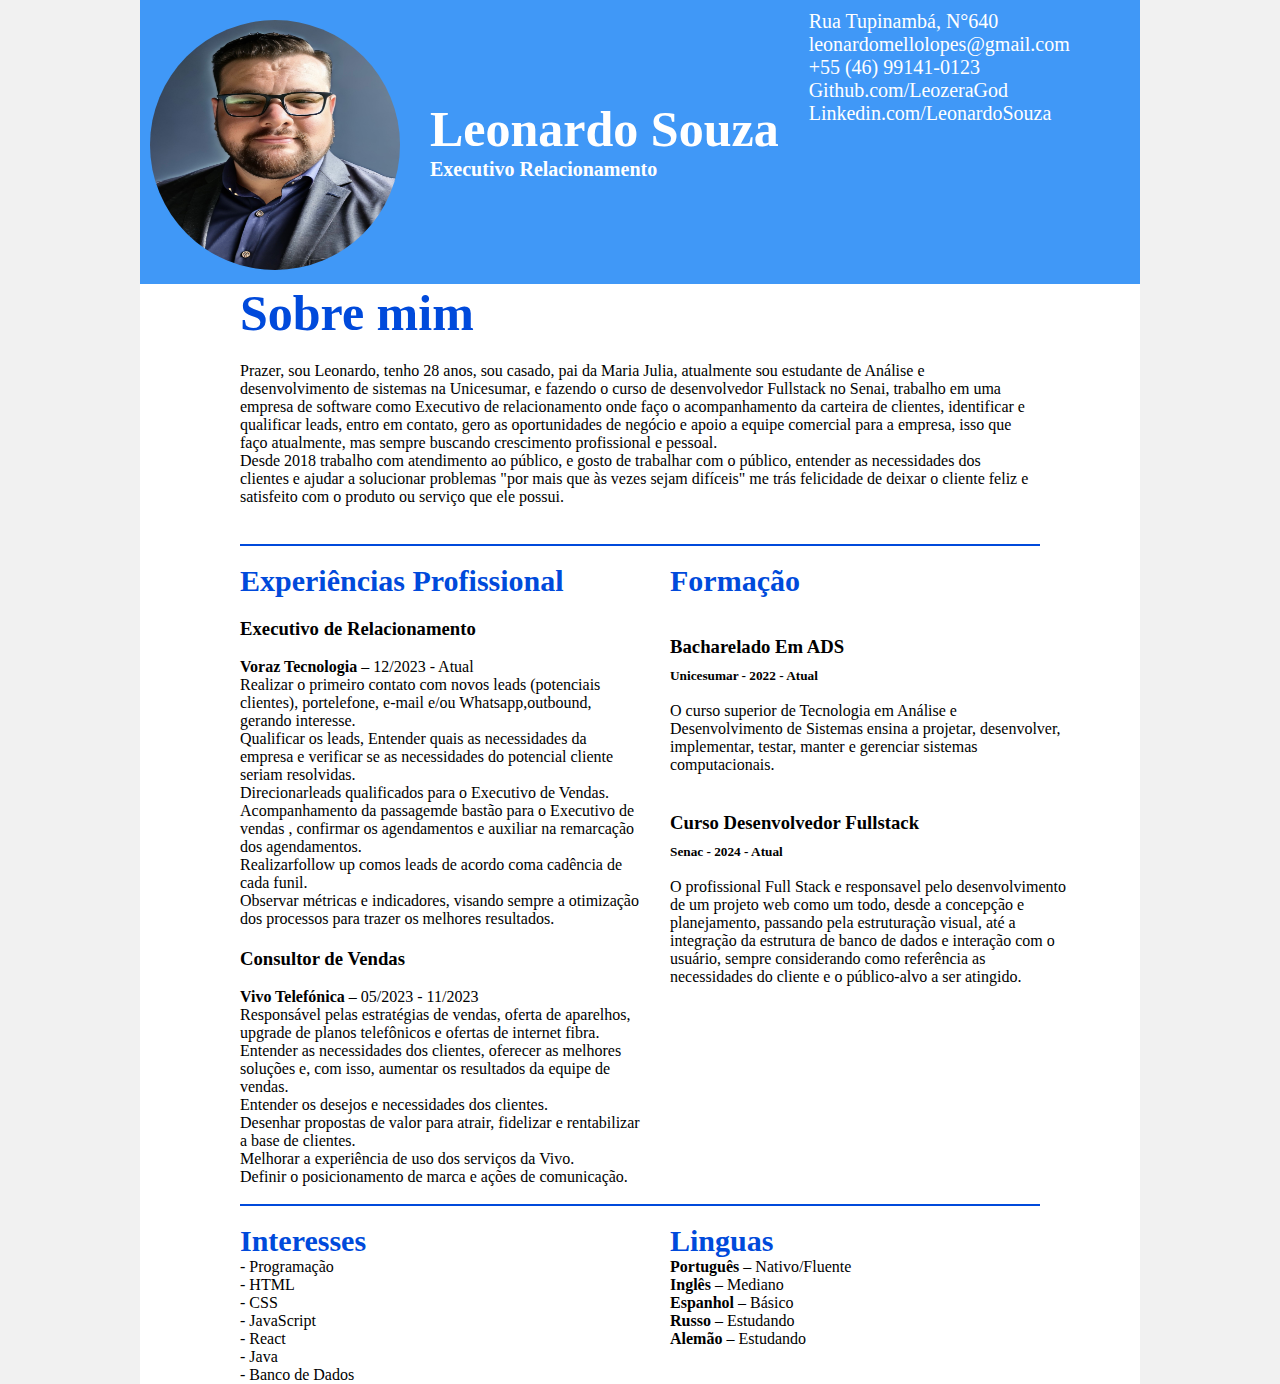
==== teste.html @ 1e39af3f "Segura na mão de Deus e vai 3.0" ====
<!DOCTYPE html>
<html lang="pt.br">

<head>
    <meta charset="UTF-8">
    <meta name="viewport" content="width=device-width, initial-scale=1.0">
    <link rel="preconnect" href="https://fonts.googleapis.com">
    <link rel="preconnect" href="https://fonts.gstatic.com" crossorigin>
    <link
        href="https://fonts.googleapis.com/css2?family=Inter:ital,opsz,wght@0,14..32,100..900;1,14..32,100..900&display=swap"
        rel="stylesheet">
    <link rel="stylesheet" href="./styles.css">

    <title>Curriculum - Leonardo Souza</title>
</head>

<body>

    <div id="header">
        <div id="foto">
            <img src="./thumbnail_image0.jpg" alt="foto leozera">

        </div>

        <div id="nome">
            <h1>Leonardo Souza</h1>
            <h4>Executivo Relacionamento</h4>

        </div>


        <div id="dados">
            <p>Rua Tupinambá, N°640</p>
            <p><a href="mailto:leonardomellolopes@gmail.com" target="_blank">leonardomellolopes@gmail.com</a></p>
            <p><a href="https://wa.me/5546991410123" target="_blank">+55 (46) 99141-0123</a></p>
            <p><a href="https://github.com/LeozeraGod" target="_blank">Github.com/LeozeraGod</a></p>
            <p><a href="https://www.linkedin.com/in/leonardo-souza-executivo-relacionamento?utm_source=share&utm_campaign=share_via&utm_content=profile&utm_medium=ios_app" 
                target="_blank">Linkedin.com/LeonardoSouza</a></p>

        </div>

    </div>

    <div id="conteudo">
        <div id="sobre-mim">
            <h2>Sobre mim</h2>
            <p>Prazer,  sou Leonardo, tenho 28 anos, sou casado, pai da Maria Julia, atualmente sou
                estudante de Análise e desenvolvimento de sistemas na Unicesumar, e fazendo o curso de desenvolvedor Fullstack no Senai, trabalho em uma
                empresa de software como Executivo de relacionamento onde faço o acompanhamento da
                carteira de clientes, identificar e qualificar leads, entro em contato, gero as oportunidades de
                negócio e apoio a equipe comercial para a empresa, isso que faço atualmente, mas sempre
                buscando crescimento profissional e pessoal.</p>
                <p>
                    Desde 2018 trabalho com atendimento ao público, e gosto de trabalhar com o público,
                    entender as necessidades dos clientes e ajudar a solucionar problemas "por mais que às
                    vezes sejam difíceis" me trás felicidade de deixar o cliente feliz e satisfeito com o produto ou serviço que ele possui.
                </p>
        </div>

            <br>
        <hr style="border: 1px solid #004ADB;">
        <br>
        <div class="container">

            <div>
                <div id="experiencias">
                    <h1>Experiências Profissional</h1>
                    <h3>Executivo de Relacionamento</h3>
                    <br>
                    <p><strong>Voraz Tecnologia</strong> – 12/2023 - Atual </p>
                    <p>
                        <ul>
                            <li>Realizar o primeiro contato com novos leads (potenciais clientes), portelefone, e-mail e/ou
                                Whatsapp,outbound, gerando interesse.</li>
                            <li>Qualificar os leads, Entender quais as necessidades da empresa e verificar se as necessidades
                                do potencial cliente seriam resolvidas.</li>
                            <li>Direcionarleads qualificados para o Executivo de Vendas.</li>
                            <li>Acompanhamento da passagemde bastão para o Executivo de vendas , confirmar os
                                agendamentos e auxiliar na remarcação dos agendamentos.</li>
                            <li>Realizarfollow up comos leads de acordo coma cadência de cada funil.</li>
                            <li>Observar métricas e indicadores, visando sempre a otimização dos processos para trazer 
                                os melhores resultados.</li>
                        </ul></p>

                    <h3>Consultor de Vendas</h3>
                    <br>
                    <p><strong>Vivo Telefónica</strong> – 05/2023 - 11/2023</p>
                    <p>
                        <ul>
                            <li>Responsável pelas estratégias de vendas, oferta de aparelhos, upgrade de planos telefônicos e ofertas de internet fibra.</li>
                            <li>Entender as necessidades dos clientes, oferecer as melhores soluções e, com isso, aumentar os resultados da equipe de vendas.</li>
                            <li>Entender os desejos e necessidades dos clientes.</li>
                            <li>Desenhar propostas de valor para atrair, fidelizar e rentabilizar a base de clientes.</li>
                            <li>Melhorar a experiência de uso dos serviços da Vivo.</li>
                            <li>Definir o posicionamento de marca e ações de comunicação.</li>
                         </ul>
                    </p>
                </div>
            </div>
            <div>
                <div id="formacao">
                    <h1>Formação</h1><br>
                    <h3>Bacharelado Em ADS</h3>
                    <h5>Unicesumar - 2022 - Atual</h5><br>
                    <P>O curso superior de Tecnologia em Análise e Desenvolvimento de Sistemas ensina a projetar, 
                        desenvolver, implementar, testar, manter e gerenciar sistemas computacionais.<br><br>

                    <h3>Curso Desenvolvedor Fullstack</h3>
                    <h5>Senac - 2024 - Atual</h5><br>
                    <P>O profissional Full Stack e responsavel pelo desenvolvimento de um projeto web como um todo, desde a
                        concepção e planejamento, passando pela estruturação visual, até a integração da estrutura de banco de
                        dados e interação com o usuário, sempre considerando como referência as necessidades do cliente e o
                        público-alvo a ser atingido.<br>
                </div>
            </div>
        </div>
        <br>
        <hr style="border: 1px solid #004ADB;">
        <br>
        <div class="container">
            <div id="interesses">
                <h1>Interesses</h1>
                    <li>- Programação</li>
                    <li>- HTML</li>
                    <li>- CSS</li>
                    <li>- JavaScript</li>
                    <li>- React</li>
                    <li>- Java</li>
                    <li>- Banco de Dados</li>
            </div>
            <div id="linguas">
                <h1>Linguas</h1>
                <li><strong>Português</strong> – Nativo/Fluente</li>
                <li><strong>Inglês</strong> – Mediano</li>
                <li><strong>Espanhol</strong> – Básico</li>
                <li><strong>Russo</strong> – Estudando</li>
                <li><strong>Alemão</strong> – Estudando</li>

            </div>
        </div>
    </div>
    </div>
</body>

</html>
---- styles.css ----
*,
*::before,
*::after {
    box-sizing: border-box;
}

* {
    margin: 0;
    padding: 0;
}

body,
h1,
h2,
h3,
h4,
p,
figure,
blockquote,
dl,
dd {
    margin-block-end: 0;
}

body {
    
    background-color: #f1f1f1;
    font-family: "inter" Arial, Helvetica, sans-serif;
    width: 1000px;
    height: 300px;
    padding: 0px;
    margin: auto;
    max-width: 1000px;
 }
#header {
    display: flex;
    gap: 20px;
    background-color: #4098f7;
    padding: 10px;
    padding: 10px;
    border: 5px ;
    margin: auto;

    
}
#nome  h1 { 
    font-size: 50px;
    font: bold;
    color: white;
    margin-top: 50px;
    padding-top: 30px;
    
}
#nome h4 {
    font-size: 20px;
    font: bold;
    color: white;
}

#dados p {
    font-size: 20px;
    font: bold;  
    color: white;
    
    

}
#dados a {
    color: white;
    text-decoration: none;
    
    
    &:hover {
        color: black;
    }

}
#foto img {
    width: 250px;
    height: 250px;
    border-radius: 300px;
    margin-top: 10px;
    align-items: center;

} 
 
#conteudo {
    padding: 0 100px;
    background-color: white;
    height: auto;
    
}

.container {
    display: grid;
    grid-template-columns: 50% 50%;
    gap: 30px;

}
#experiencias h3,
#formacao h3 {
    padding-top: 20px;
    font: bold;
    
}
li {
    list-style: none;
}
#experiencias h5, 
#formacao h5{
    padding-top: 10px;
}

#sobre-mim {
    margin:0px 10px 20px 0px;
}
#sobre-mim h2 {

   font-size: 50px;
   color: #004ADB;
    margin: 0px 0px 20px 0;
}
#endereco {
    text-align: right;
    padding: 10px;
    margin-top: 20px;
    
}
#nome {
    padding: 10px;
}
#experiencias h1,
#formacao h1,
#interesses h1,
#linguas h1
 {
    font-size: 30px;
    font: bold;
    color: #004ADB;
}

@media (max-width: 768px) {
    body {
        padding: 0 20px; 
    }

    #nome h1 {
        font-size: 35px; 
    }

    #foto img {
        width: 150px;
        height: 150px; 
    }
    #header {
        justify-content: space-around;
        text-align: center;
    }

    .container {
        grid-template-columns: 1fr; 
    }

    #sobre-mim h2 {
        font-size: 40px; 
    }

    #experiencias h1,
    #formacao h1,
    #interesses h1,
    #linguas h1 {
        font-size: 25px; 
    }
    #linguas, 
    #interesses {
        display: grid;
    }
}
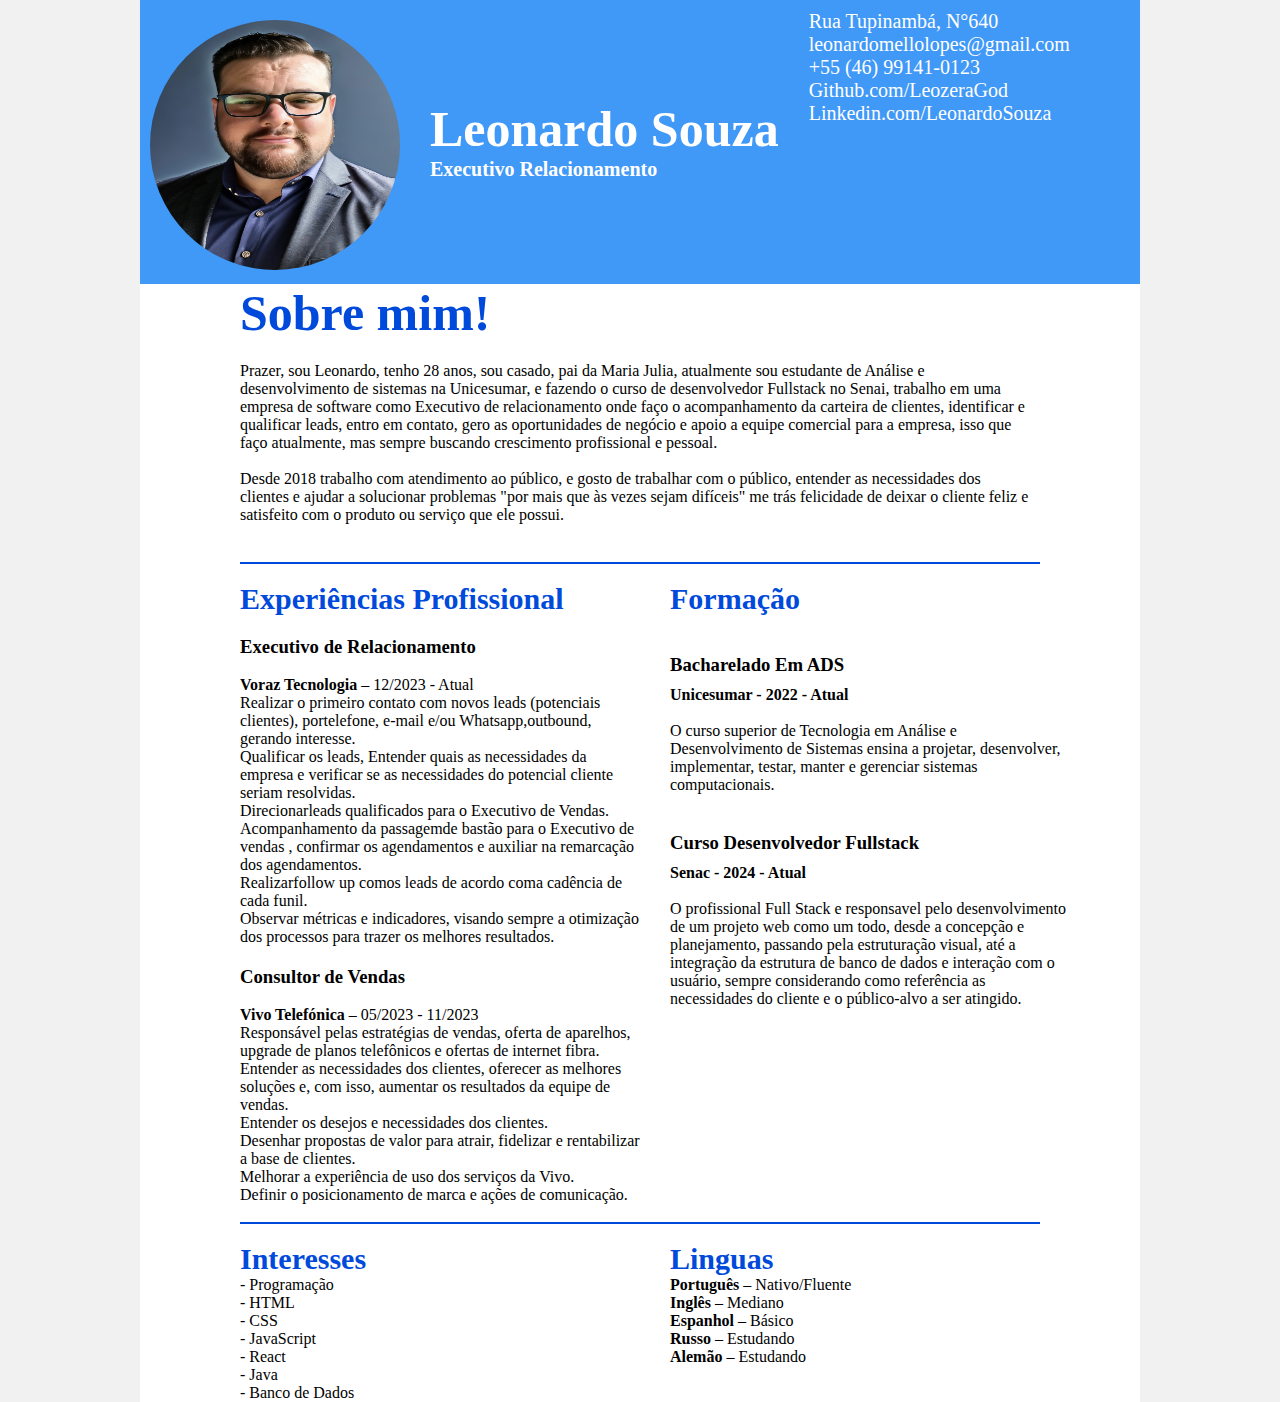
==== commit c667b664: "Novas alterações" ====
--- a/teste.html
+++ b/teste.html
@@ -43,18 +43,17 @@
 
     <div id="conteudo">
         <div id="sobre-mim">
-            <h2>Sobre mim</h2>
+            <h2>Sobre mim!</h2>
             <p>Prazer,  sou Leonardo, tenho 28 anos, sou casado, pai da Maria Julia, atualmente sou
                 estudante de Análise e desenvolvimento de sistemas na Unicesumar, e fazendo o curso de desenvolvedor Fullstack no Senai, trabalho em uma
                 empresa de software como Executivo de relacionamento onde faço o acompanhamento da
                 carteira de clientes, identificar e qualificar leads, entro em contato, gero as oportunidades de
                 negócio e apoio a equipe comercial para a empresa, isso que faço atualmente, mas sempre
                 buscando crescimento profissional e pessoal.</p>
-                <p>
-                    Desde 2018 trabalho com atendimento ao público, e gosto de trabalhar com o público,
+                <br>
+                <p>Desde 2018 trabalho com atendimento ao público, e gosto de trabalhar com o público,
                     entender as necessidades dos clientes e ajudar a solucionar problemas "por mais que às
-                    vezes sejam difíceis" me trás felicidade de deixar o cliente feliz e satisfeito com o produto ou serviço que ele possui.
-                </p>
+                    vezes sejam difíceis" me trás felicidade de deixar o cliente feliz e satisfeito com o produto ou serviço que ele possui.</p>
         </div>
 
             <br>
@@ -101,12 +100,12 @@
                 <div id="formacao">
                     <h1>Formação</h1><br>
                     <h3>Bacharelado Em ADS</h3>
-                    <h5>Unicesumar - 2022 - Atual</h5><br>
+                    <h4>Unicesumar - 2022 - Atual</h4><br>
                     <P>O curso superior de Tecnologia em Análise e Desenvolvimento de Sistemas ensina a projetar, 
                         desenvolver, implementar, testar, manter e gerenciar sistemas computacionais.<br><br>
 
                     <h3>Curso Desenvolvedor Fullstack</h3>
-                    <h5>Senac - 2024 - Atual</h5><br>
+                    <h4>Senac - 2024 - Atual</h4><br>
                     <P>O profissional Full Stack e responsavel pelo desenvolvimento de um projeto web como um todo, desde a
                         concepção e planejamento, passando pela estruturação visual, até a integração da estrutura de banco de
                         dados e interação com o usuário, sempre considerando como referência as necessidades do cliente e o
--- a/styles.css
+++ b/styles.css
@@ -106,8 +106,8 @@
 li {
     list-style: none;
 }
-#experiencias h5, 
-#formacao h5{
+#experiencias h4, 
+#formacao h4{
     padding-top: 10px;
 }
 
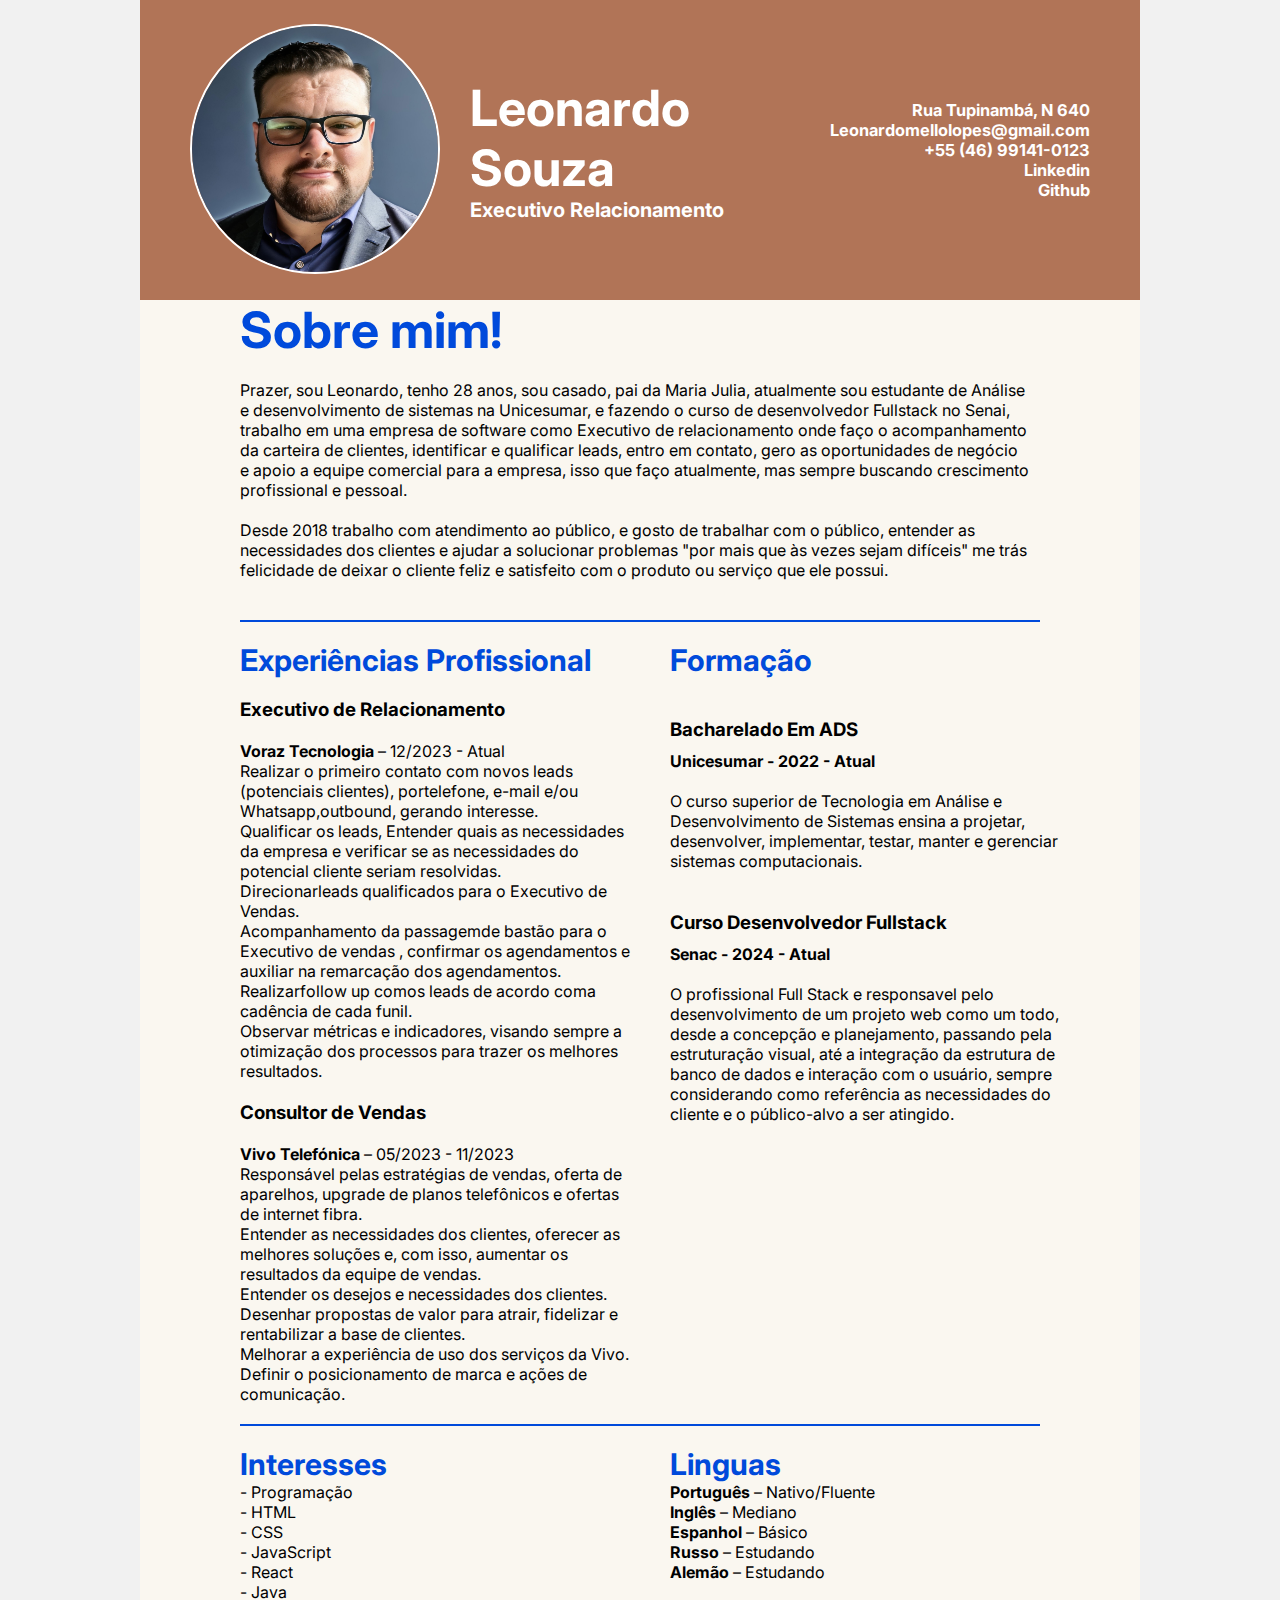
==== commit 52786a14: "alterações no Header" ====
--- a/teste.html
+++ b/teste.html
@@ -6,9 +6,7 @@
     <meta name="viewport" content="width=device-width, initial-scale=1.0">
     <link rel="preconnect" href="https://fonts.googleapis.com">
     <link rel="preconnect" href="https://fonts.gstatic.com" crossorigin>
-    <link
-        href="https://fonts.googleapis.com/css2?family=Inter:ital,opsz,wght@0,14..32,100..900;1,14..32,100..900&display=swap"
-        rel="stylesheet">
+    <link href="https://fonts.googleapis.com/css2?family=Inter:ital,opsz,wght@0,14..32,100..900;1,14..32,100..900&display=swap" rel="stylesheet">
     <link rel="stylesheet" href="./styles.css">
 
     <title>Curriculum - Leonardo Souza</title>
@@ -29,15 +27,13 @@
         </div>
 
 
-        <div id="dados">
-            <p>Rua Tupinambá, N°640</p>
-            <p><a href="mailto:leonardomellolopes@gmail.com" target="_blank">leonardomellolopes@gmail.com</a></p>
-            <p><a href="https://wa.me/5546991410123" target="_blank">+55 (46) 99141-0123</a></p>
-            <p><a href="https://github.com/LeozeraGod" target="_blank">Github.com/LeozeraGod</a></p>
-            <p><a href="https://www.linkedin.com/in/leonardo-souza-executivo-relacionamento?utm_source=share&utm_campaign=share_via&utm_content=profile&utm_medium=ios_app" 
-                target="_blank">Linkedin.com/LeonardoSouza</a></p>
-
-        </div>
+        <div id="contato">
+            <h3>Rua Tupinambá, N 640</h3>
+            <h3><a href="mailto:leonardomellolopes@gmail.com" target="_blank">Leonardomellolopes@gmail.com</h3>
+            <h3><a href="https://wa.me/5546991410123" target="_blank">+55 (46) 99141-0123</a></h3>
+            <h3><a href="https://www.linkedin.com/in/leonardo-souza-executivo-relacionamento?utm_source=share&utm_campaign=share_via&utm_content=profile&utm_medium=ios_app" target="_blank">Linkedin</a></h3>
+            <h3><a href="https://github.com/LeozeraGod" target="_blank">Github</a></h3>
+          </div>
 
     </div>
 
--- a/styles.css
+++ b/styles.css
@@ -25,7 +25,7 @@
 body {
     
     background-color: #f1f1f1;
-    font-family: "inter" Arial, Helvetica, sans-serif;
+    font-family: "Inter", sans-serif;
     width: 1000px;
     height: 300px;
     padding: 0px;
@@ -33,13 +33,15 @@
     max-width: 1000px;
  }
 #header {
-    display: flex;
-    gap: 20px;
-    background-color: #4098f7;
-    padding: 10px;
-    padding: 10px;
-    border: 5px ;
-    margin: auto;
+    width: 100%;
+    height: 300px;
+   background-color: #B17457;
+    display: grid;
+    grid-template-columns: 30% 40% 30%;
+    align-items: center;
+    padding: 0 50px;
+    font-size: 14px;
+    font-weight: 200;
 
     
 }
@@ -47,8 +49,6 @@
     font-size: 50px;
     font: bold;
     color: white;
-    margin-top: 50px;
-    padding-top: 30px;
     
 }
 #nome h4 {
@@ -65,28 +65,30 @@
     
 
 }
-#dados a {
+#contato {
+    text-align: end;
     color: white;
+}
+
+#contato a {
     text-decoration: none;
-    
-    
-    &:hover {
-        color: black;
-    }
+    color: white;
+}
+#contato a:hover {
+    color: black;
+    text-decoration: solid;
+}
 
-}
-#foto img {
+#header img {
     width: 250px;
     height: 250px;
-    border-radius: 300px;
-    margin-top: 10px;
-    align-items: center;
-
-} 
+    border-radius: 100%;
+    border: 2px solid white;
+  }
  
 #conteudo {
     padding: 0 100px;
-    background-color: white;
+    background-color: #FAF7F0;
     height: auto;
     
 }
@@ -129,11 +131,7 @@
 #nome {
     padding: 10px;
 }
-#experiencias h1,
-#formacao h1,
-#interesses h1,
-#linguas h1
- {
+#experiencias h1, #formacao h1, #interesses h1, #linguas h1 {
     font-size: 30px;
     font: bold;
     color: #004ADB;
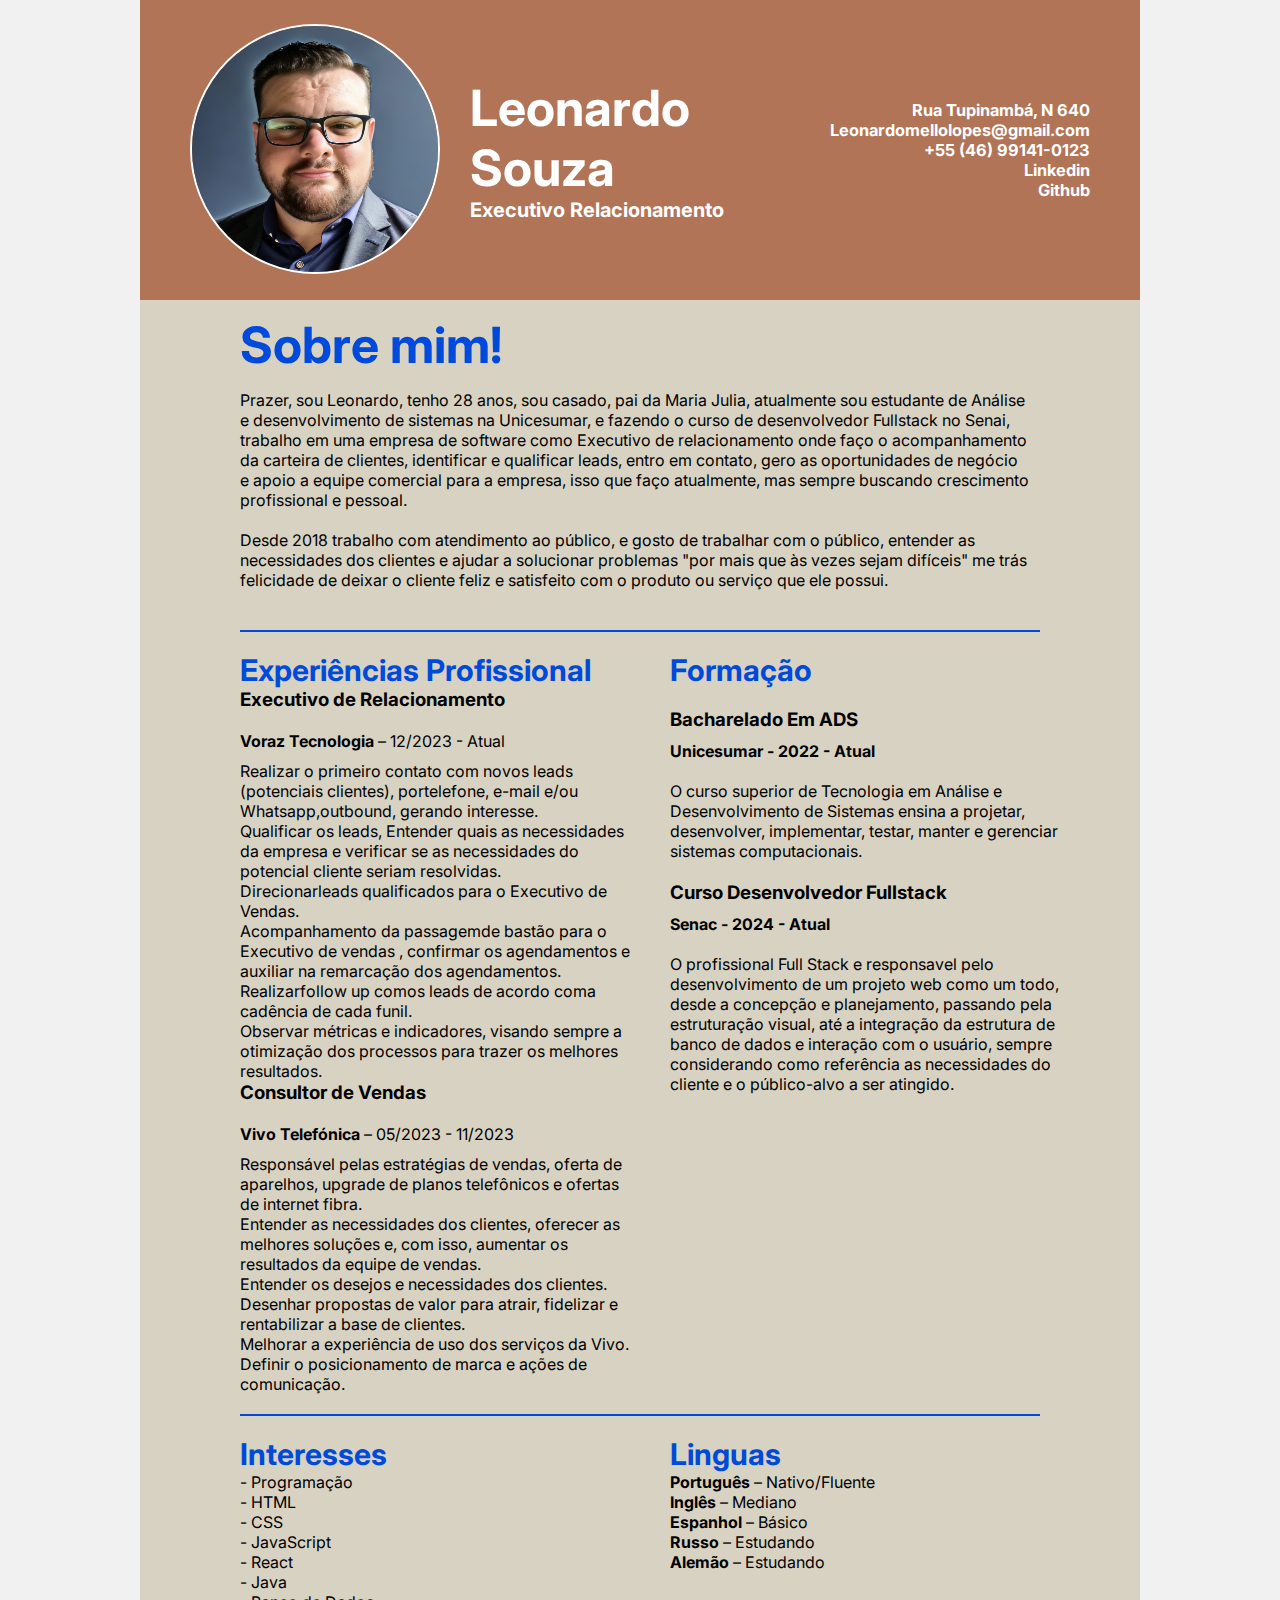
==== commit ad88d6c1: "alterações no corpo do site" ====
--- a/teste.html
+++ b/teste.html
@@ -39,7 +39,7 @@
 
     <div id="conteudo">
         <div id="sobre-mim">
-            <h2>Sobre mim!</h2>
+            <h1>Sobre mim!</h1>
             <p>Prazer,  sou Leonardo, tenho 28 anos, sou casado, pai da Maria Julia, atualmente sou
                 estudante de Análise e desenvolvimento de sistemas na Unicesumar, e fazendo o curso de desenvolvedor Fullstack no Senai, trabalho em uma
                 empresa de software como Executivo de relacionamento onde faço o acompanhamento da
@@ -63,7 +63,6 @@
                     <h3>Executivo de Relacionamento</h3>
                     <br>
                     <p><strong>Voraz Tecnologia</strong> – 12/2023 - Atual </p>
-                    <p>
                         <ul>
                             <li>Realizar o primeiro contato com novos leads (potenciais clientes), portelefone, e-mail e/ou
                                 Whatsapp,outbound, gerando interesse.</li>
@@ -75,12 +74,12 @@
                             <li>Realizarfollow up comos leads de acordo coma cadência de cada funil.</li>
                             <li>Observar métricas e indicadores, visando sempre a otimização dos processos para trazer 
                                 os melhores resultados.</li>
-                        </ul></p>
+                        </ul>
 
                     <h3>Consultor de Vendas</h3>
                     <br>
                     <p><strong>Vivo Telefónica</strong> – 05/2023 - 11/2023</p>
-                    <p>
+
                         <ul>
                             <li>Responsável pelas estratégias de vendas, oferta de aparelhos, upgrade de planos telefônicos e ofertas de internet fibra.</li>
                             <li>Entender as necessidades dos clientes, oferecer as melhores soluções e, com isso, aumentar os resultados da equipe de vendas.</li>
@@ -88,8 +87,7 @@
                             <li>Desenhar propostas de valor para atrair, fidelizar e rentabilizar a base de clientes.</li>
                             <li>Melhorar a experiência de uso dos serviços da Vivo.</li>
                             <li>Definir o posicionamento de marca e ações de comunicação.</li>
-                         </ul>
-                    </p>
+
                 </div>
             </div>
             <div>
--- a/styles.css
+++ b/styles.css
@@ -88,7 +88,7 @@
  
 #conteudo {
     padding: 0 100px;
-    background-color: #FAF7F0;
+    background-color: #D8D2C2;
     height: auto;
     
 }
@@ -101,7 +101,6 @@
 }
 #experiencias h3,
 #formacao h3 {
-    padding-top: 20px;
     font: bold;
     
 }
@@ -113,14 +112,17 @@
     padding-top: 10px;
 }
 
+#experiencias p  {
+    padding-bottom: 10px;
+}
 #sobre-mim {
     margin:0px 10px 20px 0px;
 }
-#sobre-mim h2 {
+#sobre-mim h1 {
 
    font-size: 50px;
    color: #004ADB;
-    margin: 0px 0px 20px 0;
+padding: 15px 0;
 }
 #endereco {
     text-align: right;
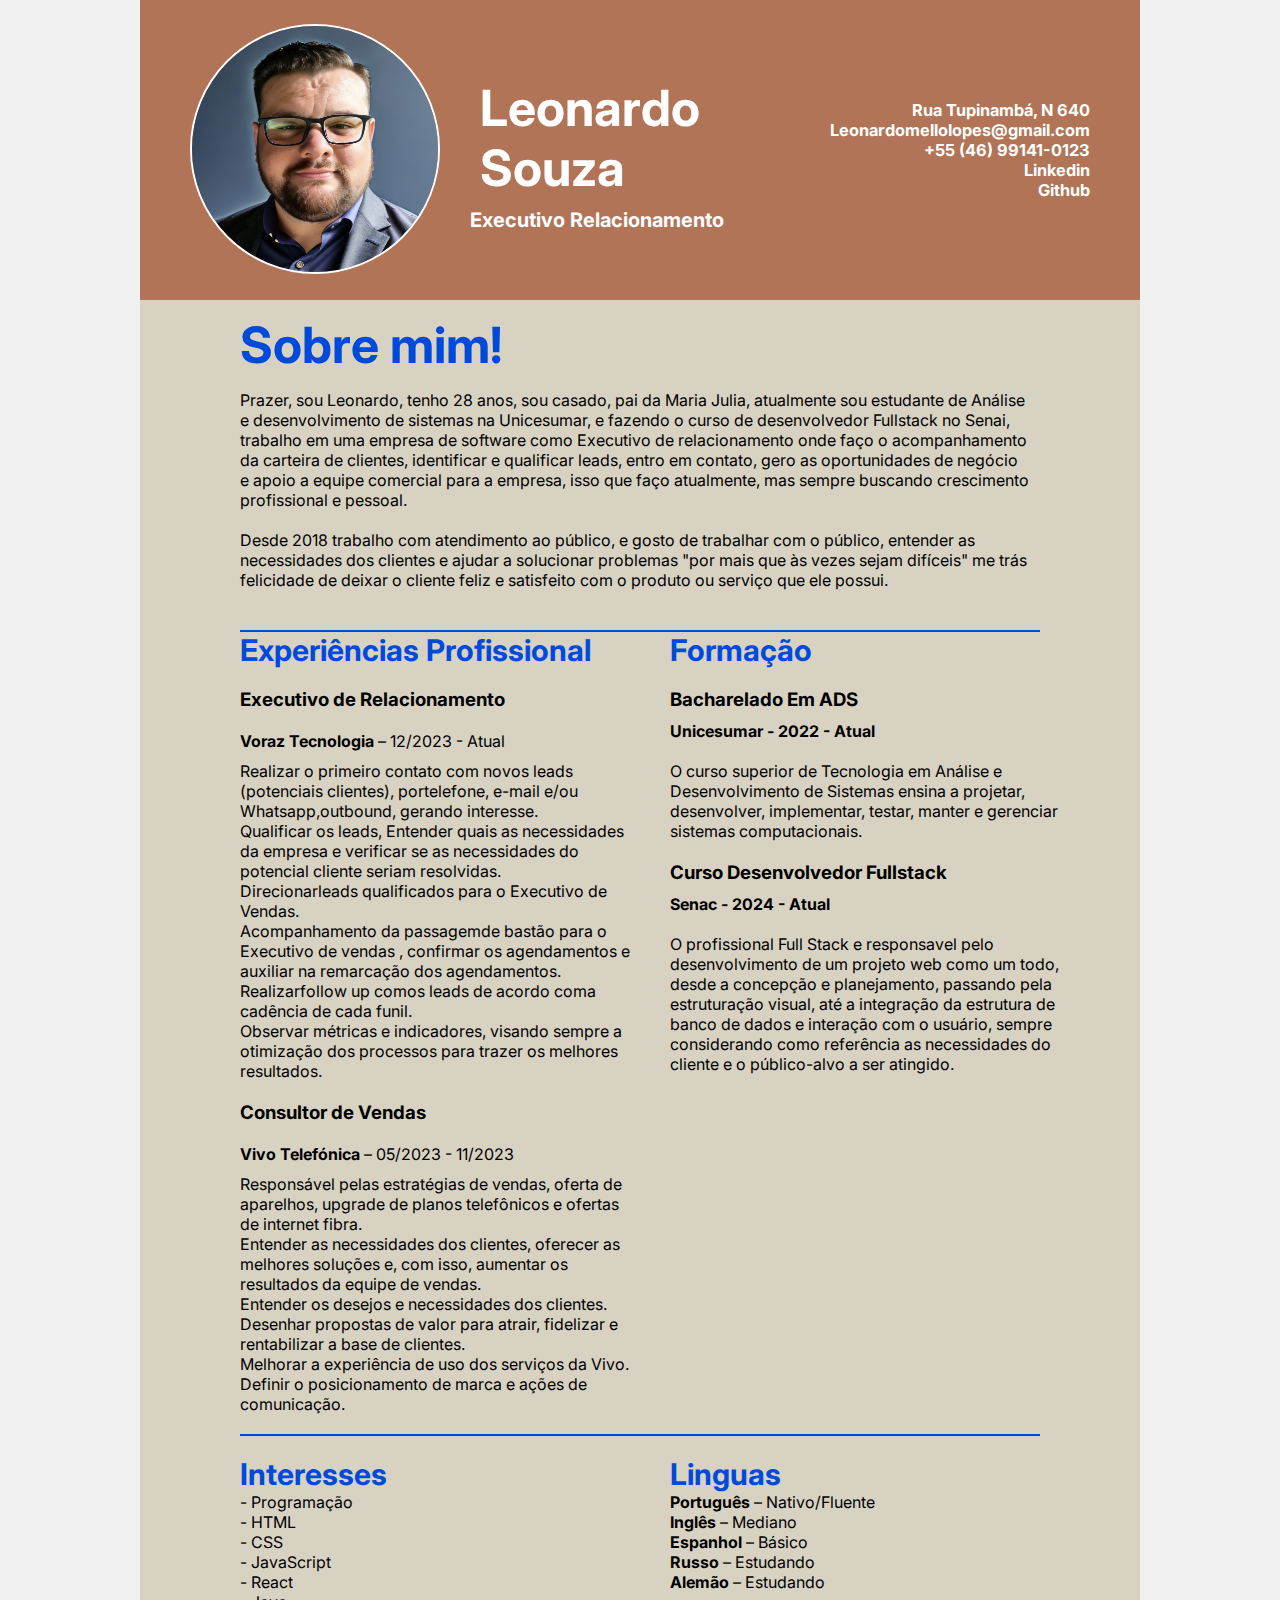
==== commit e0c95c1b: "alterações no corpo do HTML" ====
--- a/teste.html
+++ b/teste.html
@@ -54,12 +54,13 @@
 
             <br>
         <hr style="border: 1px solid #004ADB;">
-        <br>
+
+       
         <div class="container">
 
             <div>
                 <div id="experiencias">
-                    <h1>Experiências Profissional</h1>
+                    <h1>Experiências Profissional</h1><br>
                     <h3>Executivo de Relacionamento</h3>
                     <br>
                     <p><strong>Voraz Tecnologia</strong> – 12/2023 - Atual </p>
@@ -75,6 +76,7 @@
                             <li>Observar métricas e indicadores, visando sempre a otimização dos processos para trazer 
                                 os melhores resultados.</li>
                         </ul>
+                        <br>
 
                     <h3>Consultor de Vendas</h3>
                     <br>
--- a/styles.css
+++ b/styles.css
@@ -49,6 +49,7 @@
     font-size: 50px;
     font: bold;
     color: white;
+    padding: 10px;
     
 }
 #nome h4 {
@@ -122,7 +123,7 @@
 
    font-size: 50px;
    color: #004ADB;
-padding: 15px 0;
+    padding: 15px 0;
 }
 #endereco {
     text-align: right;
@@ -139,41 +140,3 @@
     color: #004ADB;
 }
 
-@media (max-width: 768px) {
-    body {
-        padding: 0 20px; 
-    }
-
-    #nome h1 {
-        font-size: 35px; 
-    }
-
-    #foto img {
-        width: 150px;
-        height: 150px; 
-    }
-    #header {
-        justify-content: space-around;
-        text-align: center;
-    }
-
-    .container {
-        grid-template-columns: 1fr; 
-    }
-
-    #sobre-mim h2 {
-        font-size: 40px; 
-    }
-
-    #experiencias h1,
-    #formacao h1,
-    #interesses h1,
-    #linguas h1 {
-        font-size: 25px; 
-    }
-    #linguas, 
-    #interesses {
-        display: grid;
-    }
-}
-
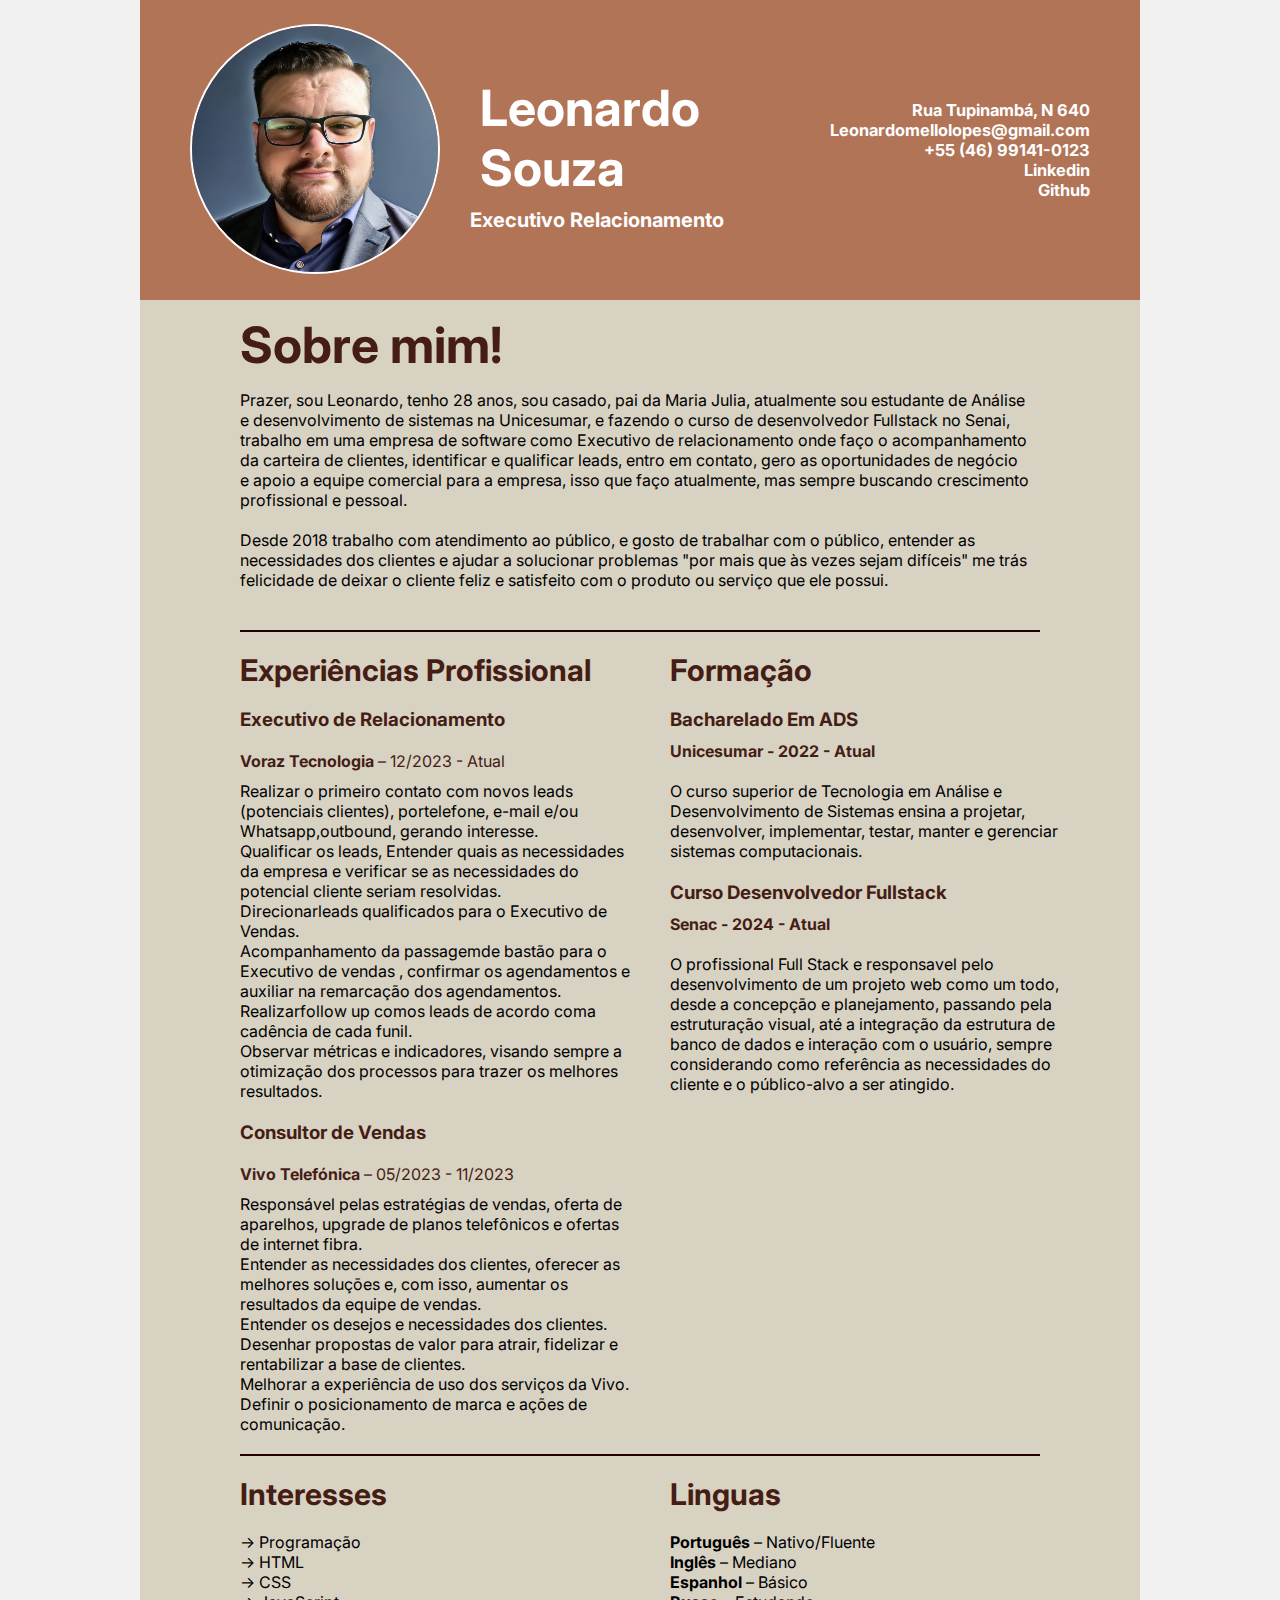
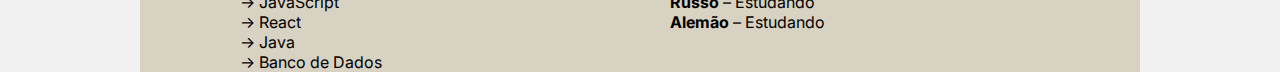
==== commit ab82c9fb: "mais algumas alterações" ====
--- a/teste.html
+++ b/teste.html
@@ -21,7 +21,7 @@
         </div>
 
         <div id="nome">
-            <h1>Leonardo Souza</h1>
+            <h1><a href="https://www.instagram.com/leozerasouzza/?__d=1%2F" target="_blank">Leonardo Souza</a></h1>
             <h4>Executivo Relacionamento</h4>
 
         </div>
@@ -29,11 +29,15 @@
 
         <div id="contato">
             <h3>Rua Tupinambá, N 640</h3>
-            <h3><a href="mailto:leonardomellolopes@gmail.com" target="_blank">Leonardomellolopes@gmail.com</h3>
+            <h3><a href="mailto:leonardomellolopes@gmail.com" target="_blank">Leonardomellolopes@gmail.com</a></h3>
             <h3><a href="https://wa.me/5546991410123" target="_blank">+55 (46) 99141-0123</a></h3>
             <h3><a href="https://www.linkedin.com/in/leonardo-souza-executivo-relacionamento?utm_source=share&utm_campaign=share_via&utm_content=profile&utm_medium=ios_app" target="_blank">Linkedin</a></h3>
             <h3><a href="https://github.com/LeozeraGod" target="_blank">Github</a></h3>
           </div>
+
+    </div>
+
+    <div id="envolve-tudo">
 
     </div>
 
@@ -53,7 +57,7 @@
         </div>
 
             <br>
-        <hr style="border: 1px solid #004ADB;">
+        <hr style="border: 1px solid #220000;"><br>
 
        
         <div class="container">
@@ -106,25 +110,26 @@
                         concepção e planejamento, passando pela estruturação visual, até a integração da estrutura de banco de
                         dados e interação com o usuário, sempre considerando como referência as necessidades do cliente e o
                         público-alvo a ser atingido.<br>
+                        
                 </div>
             </div>
         </div>
         <br>
-        <hr style="border: 1px solid #004ADB;">
+        <hr style="border: 1px solid #220000;">
         <br>
         <div class="container">
             <div id="interesses">
-                <h1>Interesses</h1>
-                    <li>- Programação</li>
-                    <li>- HTML</li>
-                    <li>- CSS</li>
-                    <li>- JavaScript</li>
-                    <li>- React</li>
-                    <li>- Java</li>
-                    <li>- Banco de Dados</li>
+                <h1>Interesses</h1><br>
+                    <li>-> Programação</li>
+                    <li>-> HTML</li>
+                    <li>-> CSS</li>
+                    <li>-> JavaScript</li>
+                    <li>-> React</li>
+                    <li>-> Java</li>
+                    <li>-> Banco de Dados</li>
             </div>
             <div id="linguas">
-                <h1>Linguas</h1>
+                <h1>Linguas</h1><br>
                 <li><strong>Português</strong> – Nativo/Fluente</li>
                 <li><strong>Inglês</strong> – Mediano</li>
                 <li><strong>Espanhol</strong> – Básico</li>
--- a/styles.css
+++ b/styles.css
@@ -76,10 +76,18 @@
     color: white;
 }
 #contato a:hover {
-    color: black;
+    color: #220000;
     text-decoration: solid;
 }
+#nome h1 a {
+    text-decoration: none;
+    color: white;
+}
 
+#nome h1 a:hover {
+    text-decoration: solid;
+    color: #220000;
+}
 #header img {
     width: 250px;
     height: 250px;
@@ -92,18 +100,20 @@
     background-color: #D8D2C2;
     height: auto;
     
+    
 }
 
 .container {
     display: grid;
     grid-template-columns: 50% 50%;
     gap: 30px;
+   
 
 }
 #experiencias h3,
 #formacao h3 {
     font: bold;
-    
+    color: #451d15;
 }
 li {
     list-style: none;
@@ -111,10 +121,13 @@
 #experiencias h4, 
 #formacao h4{
     padding-top: 10px;
+    color: #451d15;
+    
 }
 
 #experiencias p  {
     padding-bottom: 10px;
+    color: #451d15;
 }
 #sobre-mim {
     margin:0px 10px 20px 0px;
@@ -122,7 +135,7 @@
 #sobre-mim h1 {
 
    font-size: 50px;
-   color: #004ADB;
+   color: #451d15;
     padding: 15px 0;
 }
 #endereco {
@@ -137,6 +150,7 @@
 #experiencias h1, #formacao h1, #interesses h1, #linguas h1 {
     font-size: 30px;
     font: bold;
-    color: #004ADB;
+    color: #451d15;
+    
 }
 
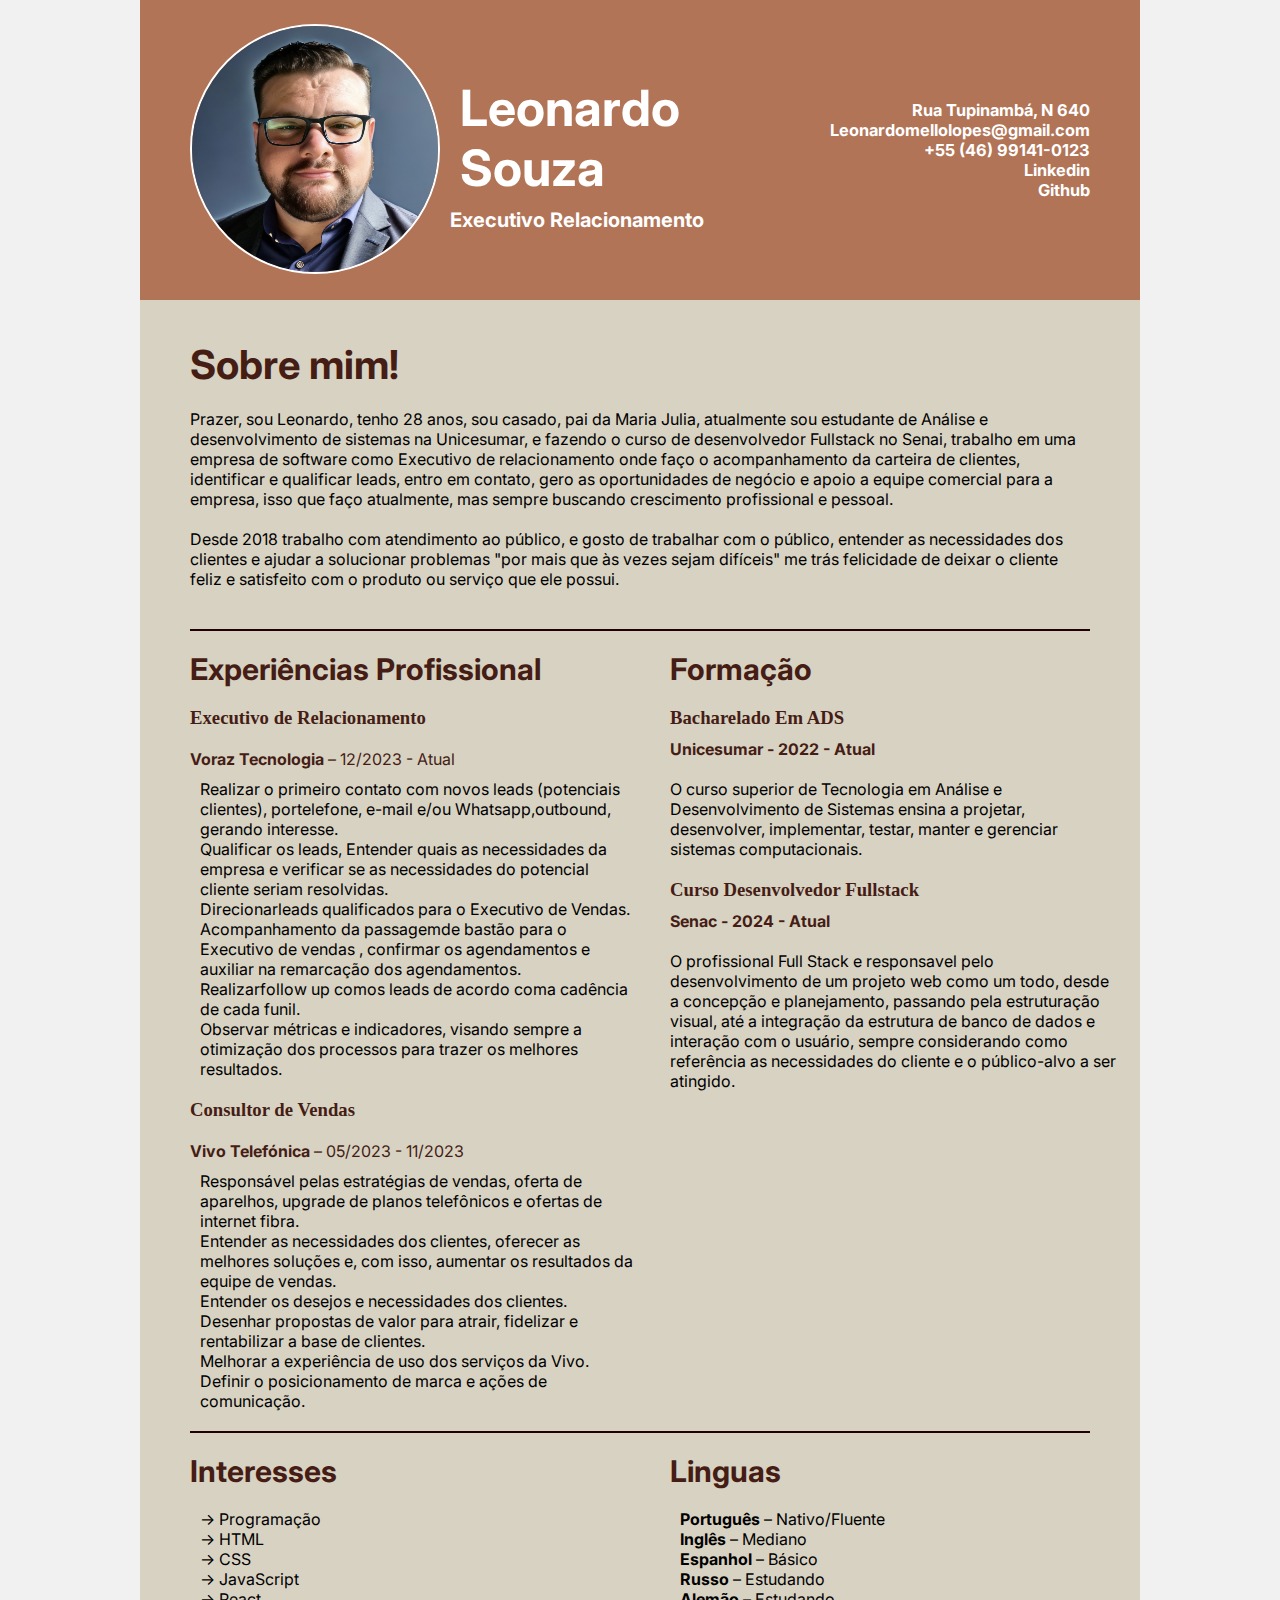
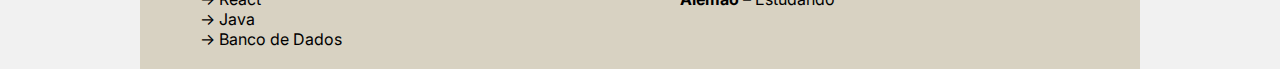
==== commit 831b7f66: "Parte responsiva do Curriculo" ====
--- a/teste.html
+++ b/teste.html
@@ -1,5 +1,5 @@
 <!DOCTYPE html>
-<html lang="pt.br">
+<html lang="pt-br">
 
 <head>
     <meta charset="UTF-8">
@@ -16,7 +16,7 @@
 
     <div id="header">
         <div id="foto">
-            <img src="./thumbnail_image0.jpg" alt="foto leozera">
+            <img src="./Assets/thumbnail_image0.jpg" alt="foto Leonardo Souza">
 
         </div>
 
--- a/styles.css
+++ b/styles.css
@@ -26,35 +26,33 @@
     
     background-color: #f1f1f1;
     font-family: "Inter", sans-serif;
-    width: 1000px;
-    height: 300px;
+    width: 100%;
+    max-width: 1000px;
     padding: 0px;
     margin: auto;
-    max-width: 1000px;
  }
 #header {
     width: 100%;
     height: 300px;
-   background-color: #B17457;
+    background-color: #B17457;
     display: grid;
-    grid-template-columns: 30% 40% 30%;
+    grid-template-columns: 1fr 2fr 1fr;
     align-items: center;
     padding: 0 50px;
     font-size: 14px;
     font-weight: 200;
-
     
 }
 #nome  h1 { 
     font-size: 50px;
-    font: bold;
+    font-weight: bold;
     color: white;
     padding: 10px;
     
 }
 #nome h4 {
     font-size: 20px;
-    font: bold;
+    font-weight: bold;
     color: white;
 }
 
@@ -74,6 +72,7 @@
 #contato a {
     text-decoration: none;
     color: white;
+    transition: color 0.5s ease;
 }
 #contato a:hover {
     color: #220000;
@@ -82,6 +81,7 @@
 #nome h1 a {
     text-decoration: none;
     color: white;
+    transition: color 0.5s ease;
 }
 
 #nome h1 a:hover {
@@ -96,10 +96,8 @@
   }
  
 #conteudo {
-    padding: 0 100px;
+    padding: 20px 50px;
     background-color: #D8D2C2;
-    height: auto;
-    
     
 }
 
@@ -112,11 +110,12 @@
 }
 #experiencias h3,
 #formacao h3 {
-    font: bold;
+    font-family: bold;
     color: #451d15;
 }
 li {
     list-style: none;
+    padding-left: 10px;
 }
 #experiencias h4, 
 #formacao h4{
@@ -130,13 +129,13 @@
     color: #451d15;
 }
 #sobre-mim {
-    margin:0px 10px 20px 0px;
+    margin: 20px 0;
 }
 #sobre-mim h1 {
 
-   font-size: 50px;
-   color: #451d15;
-    padding: 15px 0;
+    font-size: 40px;
+    color: #451d15;
+    padding-bottom: 20px;
 }
 #endereco {
     text-align: right;
@@ -149,8 +148,59 @@
 }
 #experiencias h1, #formacao h1, #interesses h1, #linguas h1 {
     font-size: 30px;
-    font: bold;
-    color: #451d15;
-    
-}
-
+    font-weight: bold;
+    color: #451d15;
+    
+}
+
+/* fazendo a responsividade */
+
+@media (max-width: 768px) {
+    #header {
+        display: flex;
+        flex-direction: column;
+        align-items: center;
+        padding: 20px;
+        text-align: center;
+        height: auto;
+    }
+
+    #header img {
+        width: 150px;
+        height: 150px;
+        margin-bottom: 10px;
+    }
+
+    #nome h1 {
+        font-size: 30px;
+    }
+
+    #nome h4 {
+        font-size: 18px;
+    }
+
+    #contato {
+        text-align: center;
+        margin-top: 10px;
+    }
+    #contato a:hover {
+        color: #220000;
+        text-decoration: solid;
+    }
+    
+    #conteudo {
+        padding: 20px;
+    }
+
+    .container {
+        grid-template-columns: 1fr;
+    }
+
+    #sobre-mim h1 {
+        font-size: 30px;
+    }
+
+    #experiencias h1, #formacao h1, #interesses h1, #linguas h1 {
+        font-size: 25px;
+    }
+}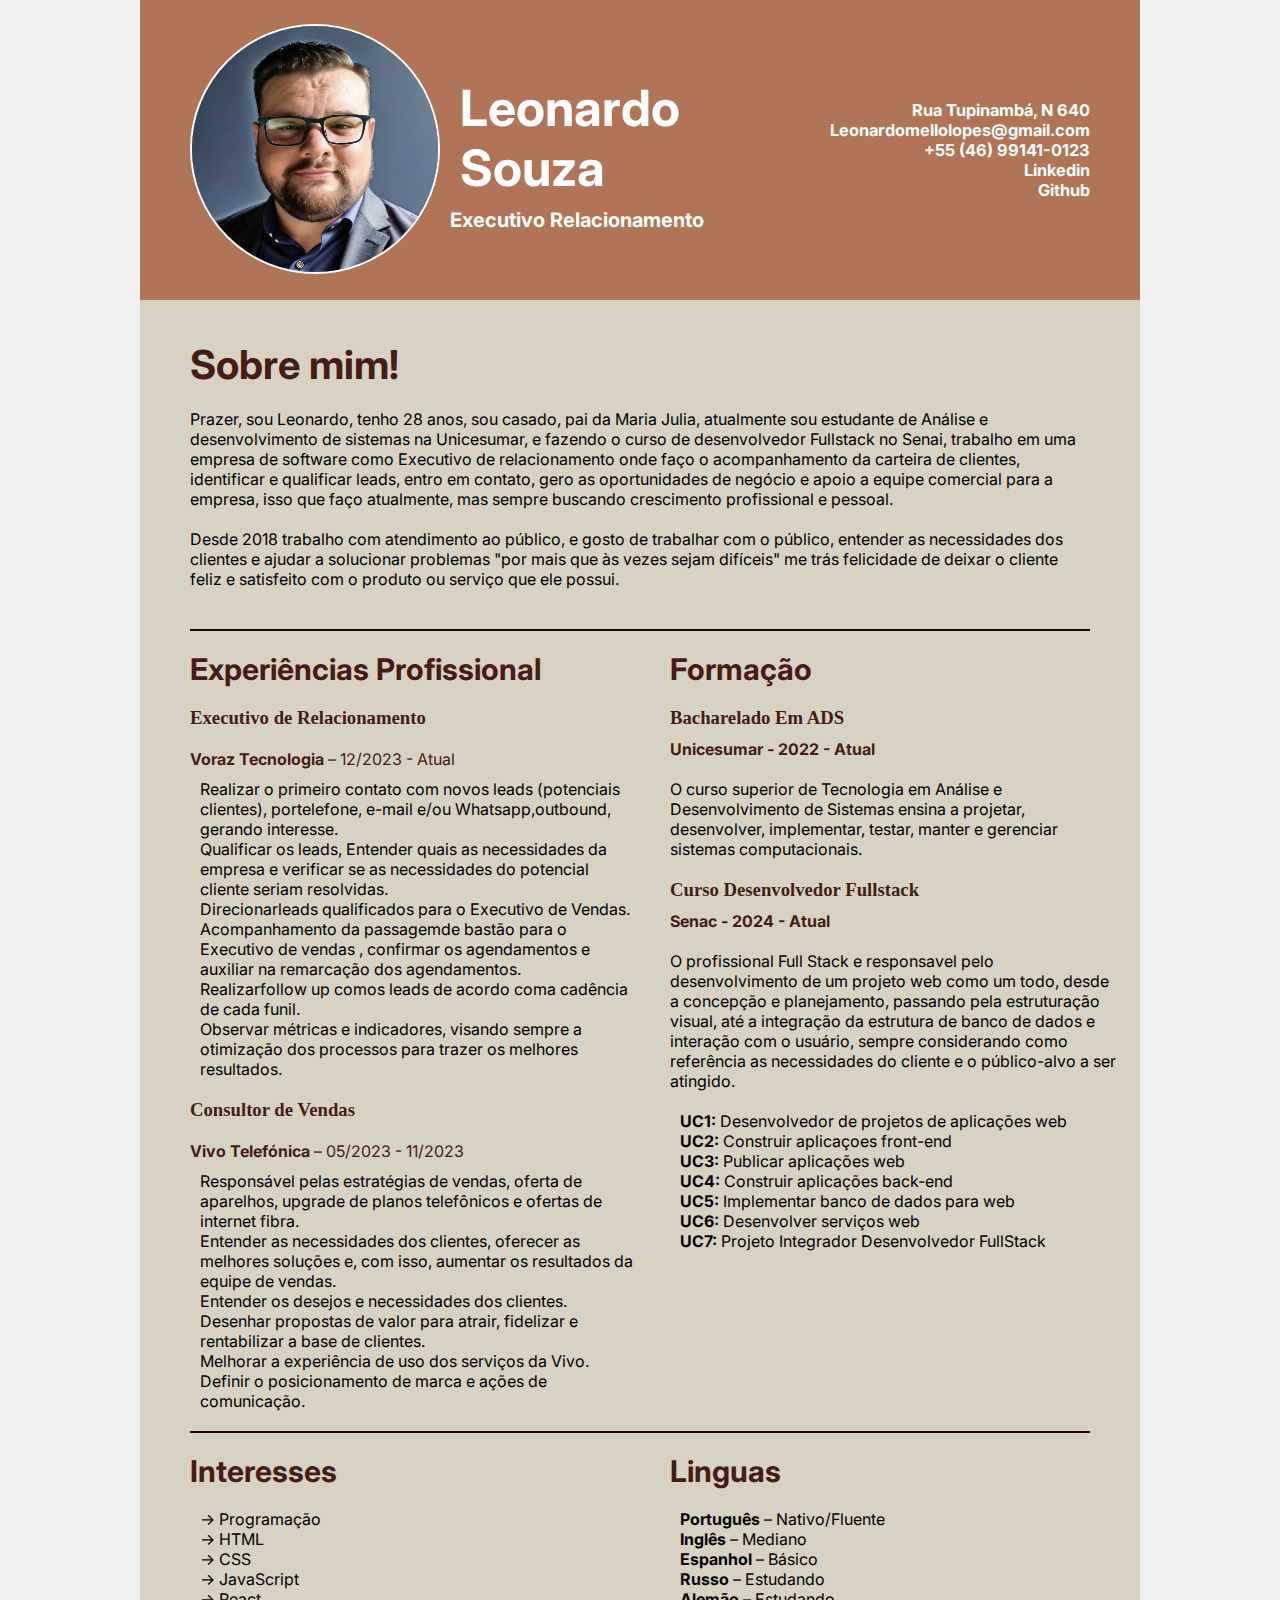
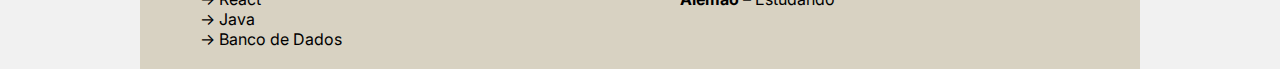
==== commit 6b097fbe: "Adicionado mais conteudo na seção de formação" ====
--- a/teste.html
+++ b/teste.html
@@ -109,8 +109,14 @@
                     <P>O profissional Full Stack e responsavel pelo desenvolvimento de um projeto web como um todo, desde a
                         concepção e planejamento, passando pela estruturação visual, até a integração da estrutura de banco de
                         dados e interação com o usuário, sempre considerando como referência as necessidades do cliente e o
-                        público-alvo a ser atingido.<br>
-                        
+                        público-alvo a ser atingido.</p><br>
+                            <li><strong>UC1:</strong> Desenvolvedor de projetos de aplicações web</li>
+                            <li><strong>UC2:</strong> Construir aplicaçoes front-end</li>
+                            <li><strong>UC3:</strong> Publicar aplicações web</li>
+                            <li><strong>UC4:</strong> Construir aplicações back-end</li>
+                            <li><strong>UC5:</strong> Implementar banco de dados para web</li>
+                            <li><strong>UC6:</strong> Desenvolver serviços web</li>
+                            <li><strong>UC7:</strong> Projeto Integrador Desenvolvedor FullStack</li>
                 </div>
             </div>
         </div>
--- a/styles.css
+++ b/styles.css
@@ -187,12 +187,13 @@
         color: #220000;
         text-decoration: solid;
     }
-    
+
     #conteudo {
         padding: 20px;
     }
 
     .container {
+
         grid-template-columns: 1fr;
     }
 
